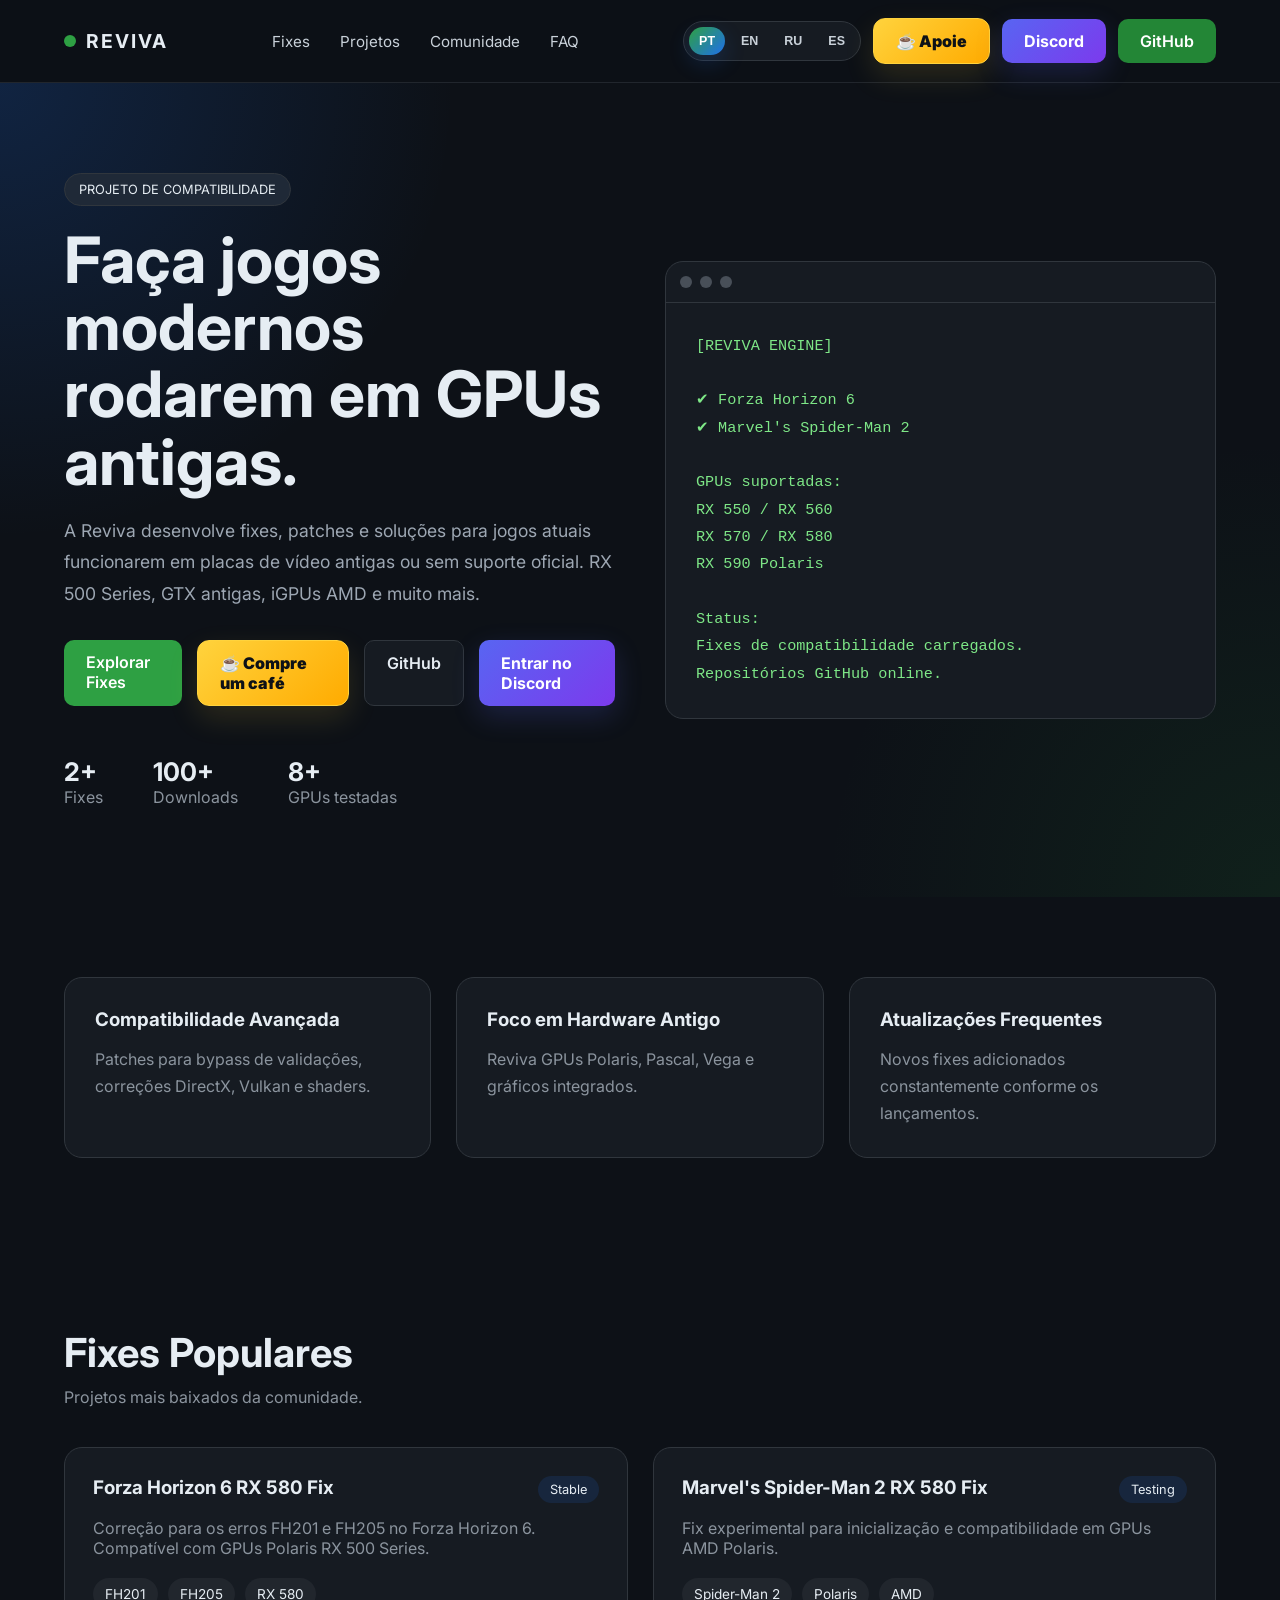
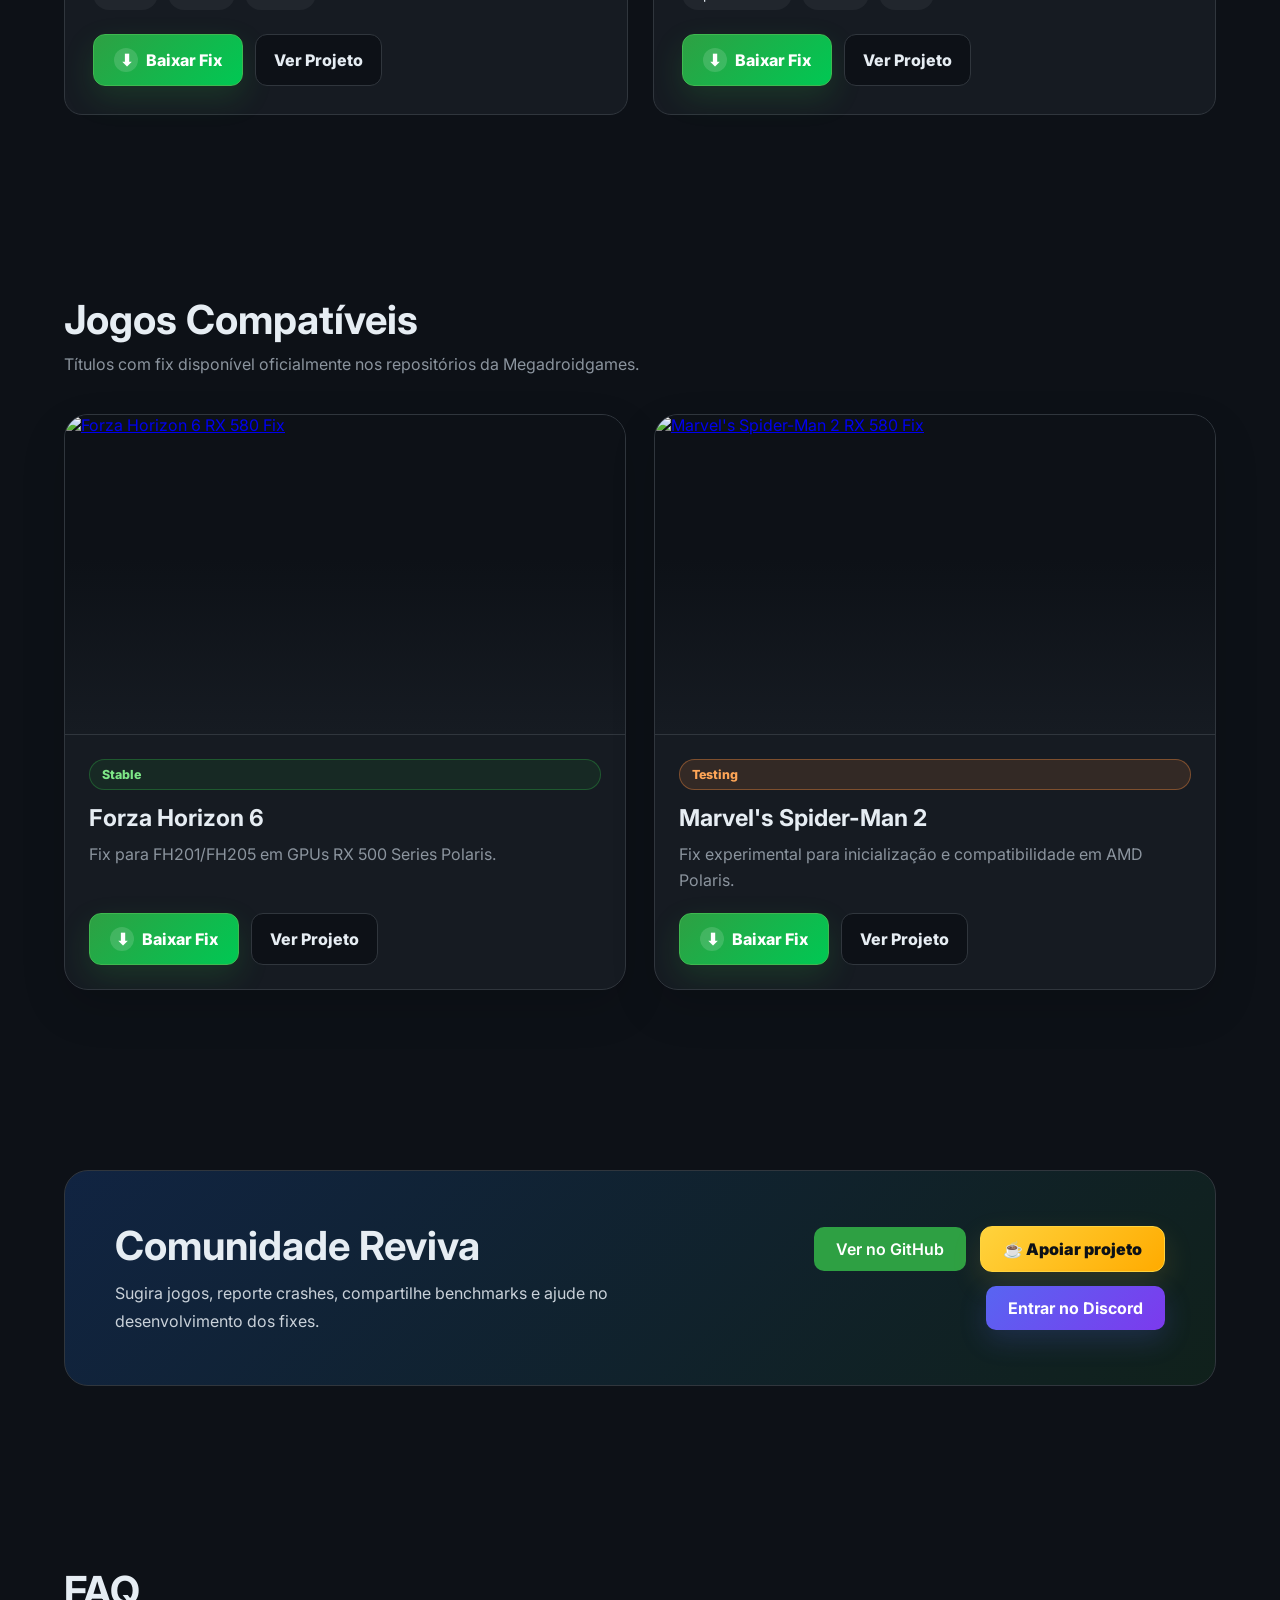
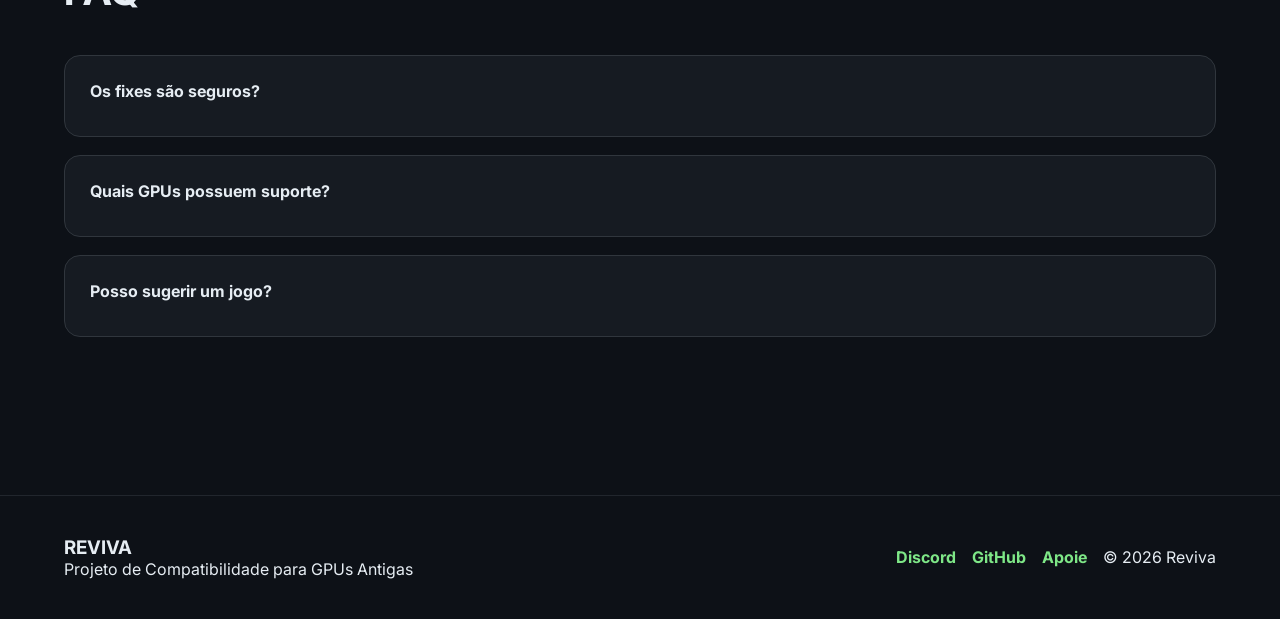
==== index.html @ 33088d6f "Add files via upload" ====
<!DOCTYPE html>
<html lang="pt-BR">
<head>
<meta charset="UTF-8">
<meta name="viewport" content="width=device-width, initial-scale=1.0">
<title>Reviva — Compatibilidade para GPUs Antigas</title>
<meta name="description" content="Fixes, patches e compatibilidade para jogos modernos em GPUs antigas.">
<link rel="preconnect" href="https://fonts.googleapis.com">
<link href="https://fonts.googleapis.com/css2?family=Inter:wght@400;500;600;700;800&display=swap" rel="stylesheet">
<link rel="stylesheet" href="style.css">
</head>
<body>

<header class="topbar">
  <div class="container nav">
    <div class="logo">
      <span class="dot"></span>
      <h1>REVIVA</h1>
    </div>

    <nav>
      <a href="#fixes">Fixes</a>
      <a href="#fixes">Projetos</a>
      <a href="#community">Comunidade</a>
      <a href="#faq">FAQ</a>
    </nav>

    <div class="nav-actions">
      <div class="language-switcher" aria-label="Selecionar idioma">
        <button class="lang-btn active" type="button" data-lang="pt-BR">PT</button>
        <button class="lang-btn" type="button" data-lang="en">EN</button>
        <button class="lang-btn" type="button" data-lang="ru">RU</button>
        <button class="lang-btn" type="button" data-lang="es">ES</button>
      </div>
      <a class="support-btn" href="support.html">☕ Apoie</a>
      <a class="discord-btn" href="https://discord.gg/UWGq4SWQtj" target="_blank" rel="noopener">Discord</a>
      <a class="github-btn" href="https://github.com/Megadroidgames" target="_blank" rel="noopener">GitHub</a>
    </div>
  </div>
</header>

<section class="hero">
  <div class="container hero-grid">
    <div>
      <div class="badge">COMPATIBILITY PROJECT</div>
      <h2>Faça jogos modernos rodarem em GPUs antigas.</h2>

      <p>
        A Reviva desenvolve fixes, patches e soluções para jogos atuais
        funcionarem em placas de vídeo antigas ou sem suporte oficial.
        RX 500 Series, GTX antigas, iGPUs AMD e muito mais.
      </p>

      <div class="hero-buttons">
        <a class="primary js-scroll" href="#fixes">Explorar Fixes</a>
        <a class="support-hero" href="support.html">☕ Compre um café</a>
        <a class="secondary" href="https://github.com/Megadroidgames" target="_blank" rel="noopener">GitHub</a>
        <a class="discord-hero" href="https://discord.gg/UWGq4SWQtj" target="_blank" rel="noopener">Entrar no Discord</a>
      </div>

      <div class="stats">
        <div>
          <strong>2+</strong>
          <span>Fixes</span>
        </div>

        <div>
          <strong>100+</strong>
          <span>Downloads</span>
        </div>

        <div>
          <strong>8+</strong>
          <span>GPUs testadas</span>
        </div>
      </div>
    </div>

    <div class="hero-card">
      <div class="terminal">
        <div class="terminal-top">
          <span></span><span></span><span></span>
        </div>

<pre>
[REVIVA ENGINE]

✔ Forza Horizon 6
✔ Marvel's Spider-Man 2

Supported GPUs:
RX 550 / RX 560
RX 570 / RX 580
RX 590 Polaris

Status:
Community compatibility fixes loaded.
GitHub repositories online.
</pre>
      </div>
    </div>
  </div>
</section>

<section class="features">
  <div class="container cards">

    <div class="card">
      <h3>Compatibilidade Avançada</h3>
      <p>
        Patches para bypass de validações,
        correções DirectX, Vulkan e shaders.
      </p>
    </div>

    <div class="card">
      <h3>Foco em Hardware Antigo</h3>
      <p>
        Reviva GPUs Polaris, Pascal, Vega e gráficos integrados.
      </p>
    </div>

    <div class="card">
      <h3>Atualizações Frequentes</h3>
      <p>
        Novos fixes adicionados constantemente conforme os lançamentos.
      </p>
    </div>

  </div>
</section>

<section id="fixes" class="fixes">
  <div class="container">
    <div class="section-title">
      <h2>Fixes Populares</h2>
      <p>Projetos mais baixados da comunidade.</p>
    </div>

    
<div class="repo-grid">

      <div class="repo-card">
        <div class="repo-top">
          <h3>Forza Horizon 6 RX 580 Fix</h3>
          <span>Stable</span>
        </div>
        <p>
          Correção para os erros FH201 e FH205 no Forza Horizon 6.
          Compatível com GPUs Polaris RX 500 Series.
        </p>
        <div class="tags">
          <span>FH201</span>
          <span>FH205</span>
          <span>RX 580</span>
        </div>

        <div class="repo-actions">
          <a class="download-link"
             href="https://github.com/Megadroidgames/Forza-Horizon-6-RX-580-FH201-FH205-Fix/archive/refs/heads/main.zip"
             target="_blank" rel="noopener">
             <span class="download-icon">⬇</span>
             Baixar Fix
          </a>
          <a class="repo-link"
             href="https://github.com/Megadroidgames/Forza-Horizon-6-RX-580-FH201-FH205-Fix"
             target="_blank" rel="noopener">
             Ver Projeto
          </a>
        </div>
      </div>

      <div class="repo-card">
        <div class="repo-top">
          <h3>Marvel's Spider-Man 2 RX 580 Fix</h3>
          <span>Testing</span>
        </div>
        <p>
          Fix experimental para inicialização e compatibilidade
          em GPUs AMD Polaris.
        </p>
        <div class="tags">
          <span>Spider-Man 2</span>
          <span>Polaris</span>
          <span>AMD</span>
        </div>

        <div class="repo-actions">
          <a class="download-link"
             href="https://github.com/Megadroidgames/Marvel-s-Spider-Man-2-RX-580-Fix/archive/refs/heads/main.zip"
             target="_blank" rel="noopener">
             <span class="download-icon">⬇</span>
             Baixar Fix
          </a>
          <a class="repo-link"
             href="https://github.com/Megadroidgames/Marvel-s-Spider-Man-2-RX-580-Fix"
             target="_blank" rel="noopener">
             Ver Projeto
          </a>
        </div>
      </div>

    </div>
  </div>
</section>

<section id="games" class="games">
  <div class="container">
    <div class="section-title">
      <h2>Jogos Compatíveis</h2>
      <p>Títulos com fix disponível oficialmente nos repositórios da Megadroidgames.</p>
    </div>

    <div class="game-list">
      <article class="game-card">
        <a class="game-cover" href="https://github.com/Megadroidgames/Forza-Horizon-6-RX-580-FH201-FH205-Fix" target="_blank" rel="noopener" aria-label="Abrir projeto Forza Horizon 6 RX 580 Fix">
          <img src="https://shared.fastly.steamstatic.com/store_item_assets/steam/apps/2483190/711e39803402def82a90e1f31578c64744f952f3/library_capsule.jpg" alt="Forza Horizon 6 RX 580 Fix" loading="lazy">
        </a>
        <div class="game-info">
          <span class="game-status">Stable</span>
          <h3>Forza Horizon 6</h3>
          <p>Fix para FH201/FH205 em GPUs RX 500 Series Polaris.</p>
          <div class="game-actions">
            <a class="download-link" href="https://github.com/Megadroidgames/Forza-Horizon-6-RX-580-FH201-FH205-Fix/archive/refs/heads/main.zip" target="_blank" rel="noopener">
              <span class="download-icon">⬇</span>
              Baixar Fix
            </a>
            <a class="repo-link" href="https://github.com/Megadroidgames/Forza-Horizon-6-RX-580-FH201-FH205-Fix" target="_blank" rel="noopener">Ver Projeto</a>
          </div>
        </div>
      </article>

      <article class="game-card">
        <a class="game-cover" href="https://github.com/Megadroidgames/Marvel-s-Spider-Man-2-RX-580-Fix" target="_blank" rel="noopener" aria-label="Abrir projeto Marvel's Spider-Man 2 RX 580 Fix">
          <img src="https://shared.fastly.steamstatic.com/store_item_assets/steam/apps/2651280/6fa28738ef8cde05390d3f0a9b942185b5763cbd/library_600x900.jpg" alt="Marvel's Spider-Man 2 RX 580 Fix" loading="lazy">
        </a>
        <div class="game-info">
          <span class="game-status testing">Testing</span>
          <h3>Marvel's Spider-Man 2</h3>
          <p>Fix experimental para inicialização e compatibilidade em AMD Polaris.</p>
          <div class="game-actions">
            <a class="download-link" href="https://github.com/Megadroidgames/Marvel-s-Spider-Man-2-RX-580-Fix/archive/refs/heads/main.zip" target="_blank" rel="noopener">
              <span class="download-icon">⬇</span>
              Baixar Fix
            </a>
            <a class="repo-link" href="https://github.com/Megadroidgames/Marvel-s-Spider-Man-2-RX-580-Fix" target="_blank" rel="noopener">Ver Projeto</a>
          </div>
        </div>
      </article>
    </div>
  </div>
</section>

<section id="community" class="community">
  <div class="container community-box">
    <div>
      <h2>Comunidade Reviva</h2>
      <p>
        Sugira jogos, reporte crashes,
        compartilhe benchmarks e ajude no desenvolvimento dos fixes.
      </p>
    </div>

    <div class="community-actions">
      <a class="primary" href="https://github.com/Megadroidgames" target="_blank" rel="noopener">Ver no GitHub</a>
      <a class="support-hero" href="support.html">☕ Apoiar projeto</a>
      <a class="discord-hero" href="https://discord.gg/UWGq4SWQtj" target="_blank" rel="noopener">Entrar no Discord</a>
    </div>
  </div>
</section>

<section id="faq" class="faq">
  <div class="container">
    <div class="section-title">
      <h2>FAQ</h2>
    </div>

    <div class="faq-item">
      <h4>Os fixes são seguros?</h4>
      <p>
        Todos os projetos são testados pela comunidade antes de serem marcados como Stable.
      </p>
    </div>

    <div class="faq-item">
      <h4>Quais GPUs possuem suporte?</h4>
      <p>
        RX 400/500 Series, GTX Pascal/Maxwell, Vega e algumas iGPUs.
      </p>
    </div>

    <div class="faq-item">
      <h4>Posso sugerir um jogo?</h4>
      <p>
        Sim. A comunidade ajuda a escolher os próximos projetos.
      </p>
    </div>

  </div>
</section>

<footer>
  <div class="container footer">
    <div>
      <h3>REVIVA</h3>
      <p>Legacy GPU Compatibility Project</p>
    </div>

    <div class="footer-links">
      <a href="https://discord.gg/UWGq4SWQtj" target="_blank" rel="noopener">Discord</a>
      <a href="https://github.com/Megadroidgames" target="_blank" rel="noopener">GitHub</a>
      <a href="support.html" class="footer-support-link">Apoie</a>
      <p>© 2026 Reviva</p>
    </div>
  </div>
</footer>


<script src="script.js"></script>
</body>
</html>
---- style.css ----
*{
margin:0;
padding:0;
box-sizing:border-box;
}

body{
font-family:'Inter',sans-serif;
background:#0d1117;
color:#e6edf3;
}

.container{
width:min(1200px,90%);
margin:auto;
}

.topbar{
border-bottom:1px solid #21262d;
background:#0d1117cc;
backdrop-filter:blur(10px);
position:sticky;
top:0;
z-index:1000;
}

.nav{
display:flex;
justify-content:space-between;
align-items:center;
padding:18px 0;
}

.logo{
display:flex;
align-items:center;
gap:10px;
}

.logo h1{
font-size:1.2rem;
letter-spacing:2px;
}

.dot{
width:12px;
height:12px;
background:#2ea043;
border-radius:50%;
}

nav{
display:flex;
gap:30px;
}

nav a{
text-decoration:none;
color:#c9d1d9;
font-size:0.95rem;
}

.github-btn,.primary,.secondary{
text-decoration:none;
display:inline-block;
padding:12px 22px;
border-radius:10px;
border:none;
font-weight:600;
cursor:pointer;
}

.github-btn{
background:#238636;
color:white;
}

.hero{
padding:90px 0;
background:
radial-gradient(circle at top left,#1f6feb33,transparent 30%),
radial-gradient(circle at bottom right,#23863622,transparent 30%);
}

.hero-grid{
display:grid;
grid-template-columns:1fr 1fr;
gap:50px;
align-items:center;
}

.badge{
display:inline-block;
background:#1f2937;
padding:8px 14px;
border:1px solid #30363d;
border-radius:999px;
margin-bottom:20px;
font-size:0.8rem;
}

.hero h2{
font-size:4rem;
line-height:1.05;
margin-bottom:20px;
}

.hero p{
font-size:1.1rem;
color:#9da7b3;
line-height:1.8;
max-width:650px;
}

.hero-buttons{
display:flex;
gap:15px;
margin-top:30px;
}

.primary{
background:#2ea043;
color:white;
}

.secondary{
background:#161b22;
border:1px solid #30363d;
color:#e6edf3;
}

.stats{
display:flex;
gap:50px;
margin-top:50px;
}

.stats strong{
display:block;
font-size:1.6rem;
}

.stats span{
color:#8b949e;
}

.hero-card{
background:#161b22;
border:1px solid #30363d;
border-radius:18px;
overflow:hidden;
}

.terminal-top{
padding:14px;
border-bottom:1px solid #30363d;
display:flex;
gap:8px;
}

.terminal-top span{
width:12px;
height:12px;
border-radius:50%;
background:#484f58;
}

pre{
padding:30px;
line-height:1.8;
color:#7ee787;
font-size:0.95rem;
overflow:auto;
}

.features{
padding:80px 0;
}

.cards{
display:grid;
grid-template-columns:repeat(3,1fr);
gap:25px;
}

.card{
background:#161b22;
border:1px solid #30363d;
padding:30px;
border-radius:18px;
}

.card h3{
margin-bottom:15px;
}

.card p{
color:#8b949e;
line-height:1.7;
}

.section-title{
margin-bottom:40px;
}

.section-title h2{
font-size:2.5rem;
margin-bottom:10px;
}

.section-title p{
color:#8b949e;
}

.fixes,.games,.faq{
padding:90px 0;
}

.repo-grid{
display:grid;
grid-template-columns:repeat(2,1fr);
gap:25px;
}

.repo-card{
background:#161b22;
border:1px solid #30363d;
padding:28px;
border-radius:18px;
transition:0.2s;
}

.repo-card:hover{
transform:translateY(-5px);
border-color:#1f6feb;
}

.repo-top{
display:flex;
justify-content:space-between;
gap:15px;
margin-bottom:15px;
}

.repo-top span{
background:#1f6feb22;
padding:6px 12px;
border-radius:999px;
font-size:0.8rem;
}

.repo-card p{
color:#8b949e;
margin-bottom:20px;
}

.tags{
display:flex;
flex-wrap:wrap;
gap:10px;
}

.tags span{
background:#21262d;
padding:8px 12px;
border-radius:999px;
font-size:0.85rem;
}

.game-list{
display:grid;
grid-template-columns:repeat(2,1fr);
gap:28px;
}

.game-card{
background:#161b22;
border:1px solid #30363d;
border-radius:24px;
overflow:hidden;
box-shadow:0 18px 45px #00000024;
transition:opacity .35s ease, transform .35s ease, border-color .2s ease, box-shadow .2s ease;
}

.game-card:hover{
transform:translateY(-7px);
border-color:#58a6ff;
box-shadow:0 24px 70px #1f6feb24;
}

.game-cover{
display:block;
position:relative;
aspect-ratio:16/10;
overflow:hidden;
background:#0d1117;
}

.game-cover::after{
content:"";
position:absolute;
inset:0;
background:linear-gradient(180deg,transparent 45%,#161b22 100%);
pointer-events:none;
}

.game-cover img{
width:100%;
height:100%;
object-fit:cover;
display:block;
transition:transform .35s ease, filter .35s ease;
}

.game-card:hover .game-cover img{
transform:scale(1.05);
filter:brightness(1.08);
}

.game-info{
padding:24px;
}

.game-status{
display:inline-flex;
align-items:center;
background:#23863622;
color:#7ee787;
border:1px solid #2ea04366;
padding:7px 12px;
border-radius:999px;
font-size:.78rem;
font-weight:800;
margin-bottom:14px;
}

.game-status.testing{
background:#f0883e22;
color:#ffa657;
border-color:#f0883e66;
}

.game-info h3{
font-size:1.45rem;
margin-bottom:10px;
}

.game-info p{
color:#8b949e;
line-height:1.6;
margin-bottom:20px;
}

.game-actions{
display:flex;
gap:12px;
flex-wrap:wrap;
}

.community{
padding:90px 0;
}

.community-box{
background:linear-gradient(135deg,#1f6feb33,#23863622);
border:1px solid #30363d;
padding:50px;
border-radius:24px;
display:flex;
justify-content:space-between;
align-items:center;
gap:30px;
}

.community-box h2{
font-size:2.5rem;
margin-bottom:10px;
}

.community-box p{
color:#c9d1d9;
line-height:1.7;
}

.faq-item{
background:#161b22;
border:1px solid #30363d;
padding:25px;
border-radius:16px;
margin-bottom:18px;
}

.faq-item h4{
margin-bottom:10px;
}

.faq-item p{
color:#8b949e;
}

footer{
border-top:1px solid #21262d;
padding:40px 0;
margin-top:50px;
}

.footer{
display:flex;
justify-content:space-between;
}

@media(max-width:900px){

.hero-grid,
.cards,
.repo-grid,
.game-list,
.community-box{
grid-template-columns:1fr;
display:grid;
}

.hero h2{
font-size:2.8rem;
}

nav{
display:none;
}

.stats{
flex-direction:column;
gap:20px;
}

.footer{
flex-direction:column;
gap:20px;
}

}

.repo-card,
.card,
.faq-item,
.game-card{
opacity:0;
transform:translateY(14px);
transition:opacity .35s ease, transform .35s ease, border-color .2s ease;
}

.repo-card.visible,
.card.visible,
.faq-item.visible,
.game-card.visible{
opacity:1;
transform:translateY(0);
}

.faq-item h4{
cursor:pointer;
}

.faq-item p{
max-height:0;
overflow:hidden;
transition:max-height .25s ease;
}

.faq-item.open p{
max-height:160px;
}

.nav-actions{
display:flex;
gap:12px;
align-items:center;
}

.discord-btn,
.discord-hero{
text-decoration:none;
display:inline-flex;
align-items:center;
justify-content:center;
gap:8px;
padding:12px 22px;
border-radius:10px;
font-weight:700;
color:#fff;
background:linear-gradient(135deg,#5865f2,#7c3aed);
box-shadow:0 10px 28px #5865f233;
transition:transform .2s ease, box-shadow .2s ease, filter .2s ease;
}

.discord-btn:hover,
.discord-hero:hover,
.download-link:hover,
.github-btn:hover,
.primary:hover,
.secondary:hover{
transform:translateY(-2px);
filter:brightness(1.08);
}

.repo-actions{
display:flex;
gap:12px;
flex-wrap:wrap;
margin-top:24px;
}

.repo-link,
.download-link{
text-decoration:none;
display:inline-flex;
align-items:center;
justify-content:center;
gap:8px;
padding:13px 18px;
border-radius:12px;
font-weight:800;
transition:transform .2s ease, box-shadow .2s ease, border-color .2s ease, filter .2s ease;
}

.download-link{
color:#fff;
background:linear-gradient(135deg,#2ea043,#00c853);
box-shadow:0 12px 30px #2ea04333;
border:1px solid #3fb950;
min-width:150px;
}

.download-icon{
display:inline-grid;
place-items:center;
width:24px;
height:24px;
border-radius:999px;
background:#ffffff24;
font-size:1rem;
line-height:1;
}

.repo-link{
color:#e6edf3;
background:#0d1117;
border:1px solid #30363d;
}

.repo-link:hover{
border-color:#58a6ff;
box-shadow:0 12px 30px #1f6feb22;
}

.community-actions{
display:flex;
gap:14px;
flex-wrap:wrap;
align-items:center;
justify-content:flex-end;
}

.footer-links{
display:flex;
gap:16px;
align-items:center;
flex-wrap:wrap;
justify-content:flex-end;
}

.footer-links a{
color:#7ee787;
text-decoration:none;
font-weight:700;
}

.footer-links a:hover{
text-decoration:underline;
}

@media(max-width:900px){
.nav-actions{
display:flex;
}
.github-btn{
display:none;
}
.hero-buttons,
.repo-actions,
.game-actions,
.community-actions,
.footer-links{
flex-direction:column;
align-items:stretch;
}
.discord-hero,
.download-link,
.repo-link,
.primary,
.secondary{
width:100%;
text-align:center;
}
}

/* Ajuste final das capas dos jogos */
.game-list{
  grid-template-columns:repeat(2,minmax(0,1fr));
  align-items:stretch;
}

.game-card{
  display:grid;
  grid-template-rows:auto 1fr;
}

.game-cover{
  width:100%;
  height:320px;
  aspect-ratio:auto;
  border-bottom:1px solid #30363d;
}

.game-cover img{
  width:100%;
  height:100%;
  object-fit:cover;
  object-position:center;
}

.game-info{
  display:flex;
  flex-direction:column;
}

.game-actions{
  margin-top:auto;
}

@media(max-width:900px){
  .game-list{
    grid-template-columns:1fr;
  }

  .game-cover{
    height:300px;
  }
}

@media(max-width:520px){
  .game-cover{
    height:260px;
  }
}

/* Seletor de idioma */
.language-switcher{
  display:flex;
  align-items:center;
  gap:6px;
  padding:5px;
  border:1px solid #30363d;
  background:#161b22;
  border-radius:999px;
}

.lang-btn{
  border:0;
  color:#c9d1d9;
  background:transparent;
  border-radius:999px;
  padding:7px 10px;
  font-weight:900;
  font-size:.78rem;
  cursor:pointer;
  transition:background .2s ease, color .2s ease, transform .2s ease;
}

.lang-btn:hover{
  transform:translateY(-1px);
  background:#21262d;
}

.lang-btn.active{
  color:#fff;
  background:linear-gradient(135deg,#2ea043,#1f6feb);
  box-shadow:0 8px 22px #1f6feb33;
}

@media(max-width:900px){
  .nav{
    gap:14px;
  }

  .nav-actions{
    gap:8px;
  }

  .language-switcher{
    order:-1;
  }

  .discord-btn{
    display:none;
  }
}

@media(max-width:520px){
  .logo h1{
    font-size:1rem;
  }

  .lang-btn{
    padding:6px 8px;
    font-size:.72rem;
  }
}


/* Botão de apoio */
.support-btn,
.support-hero{
  text-decoration:none;
  display:inline-flex;
  align-items:center;
  justify-content:center;
  gap:8px;
  padding:12px 22px;
  border-radius:12px;
  font-weight:900;
  color:#0d1117;
  background:linear-gradient(135deg,#ffd33d,#ffab00);
  border:1px solid #ffd33d;
  box-shadow:0 12px 30px #ffd33d22;
  transition:transform .2s ease, box-shadow .2s ease, filter .2s ease;
}

.support-btn:hover,
.support-hero:hover{
  transform:translateY(-2px);
  filter:brightness(1.06);
  box-shadow:0 16px 38px #ffd33d33;
}

.support-page{
  min-height:100vh;
  background:
    radial-gradient(circle at top left,#ffd33d22,transparent 30%),
    radial-gradient(circle at bottom right,#23863622,transparent 30%),
    #0d1117;
}

.support-hero-section{
  padding:90px 0 40px;
  text-align:center;
}

.support-hero-section .badge{
  color:#ffd33d;
}

.support-hero-section h2{
  font-size:clamp(2.4rem,6vw,4.6rem);
  line-height:1.05;
  max-width:900px;
  margin:0 auto 22px;
}

.support-hero-section p{
  color:#9da7b3;
  line-height:1.8;
  max-width:760px;
  margin:0 auto;
  font-size:1.08rem;
}

.support-grid{
  display:grid;
  grid-template-columns:repeat(2,minmax(0,1fr));
  gap:28px;
  padding:45px 0 90px;
}

.support-card{
  background:#161b22;
  border:1px solid #30363d;
  border-radius:24px;
  padding:34px;
  box-shadow:0 18px 45px #00000024;
}

.support-card.featured{
  border-color:#ffd33d66;
  box-shadow:0 24px 70px #ffd33d14;
}

.support-card .support-icon{
  width:54px;
  height:54px;
  display:grid;
  place-items:center;
  border-radius:16px;
  background:#21262d;
  font-size:1.6rem;
  margin-bottom:20px;
}

.support-card h3{
  font-size:1.7rem;
  margin-bottom:12px;
}

.support-card p{
  color:#9da7b3;
  line-height:1.7;
  margin-bottom:22px;
}

.pix-box{
  background:#0d1117;
  border:1px solid #30363d;
  border-radius:16px;
  padding:18px;
  margin-bottom:18px;
}

.pix-label{
  display:block;
  color:#8b949e;
  font-size:.85rem;
  font-weight:800;
  margin-bottom:8px;
  text-transform:uppercase;
  letter-spacing:.04em;
}

.pix-key{
  display:block;
  word-break:break-all;
  color:#7ee787;
  font-size:1.08rem;
  font-weight:900;
}

.copy-pix,
.sponsor-main,
.back-home{
  text-decoration:none;
  width:100%;
  border:0;
  display:inline-flex;
  align-items:center;
  justify-content:center;
  gap:8px;
  padding:14px 18px;
  border-radius:12px;
  font-weight:900;
  cursor:pointer;
  transition:transform .2s ease, filter .2s ease, border-color .2s ease;
}

.copy-pix{
  color:#fff;
  background:linear-gradient(135deg,#2ea043,#00c853);
}

.sponsor-main{
  color:#fff;
  background:linear-gradient(135deg,#db61a2,#8957e5);
}

.back-home{
  width:auto;
  color:#e6edf3;
  background:#161b22;
  border:1px solid #30363d;
  margin-top:26px;
}

.copy-pix:hover,
.sponsor-main:hover,
.back-home:hover{
  transform:translateY(-2px);
  filter:brightness(1.08);
}

.support-note{
  color:#8b949e;
  font-size:.92rem;
  margin-top:14px;
  margin-bottom:0!important;
}

@media(max-width:900px){
  .support-btn{
    display:none;
  }

  .support-grid{
    grid-template-columns:1fr;
  }
}

@media(max-width:520px){
  .support-card{
    padding:24px;
  }
}
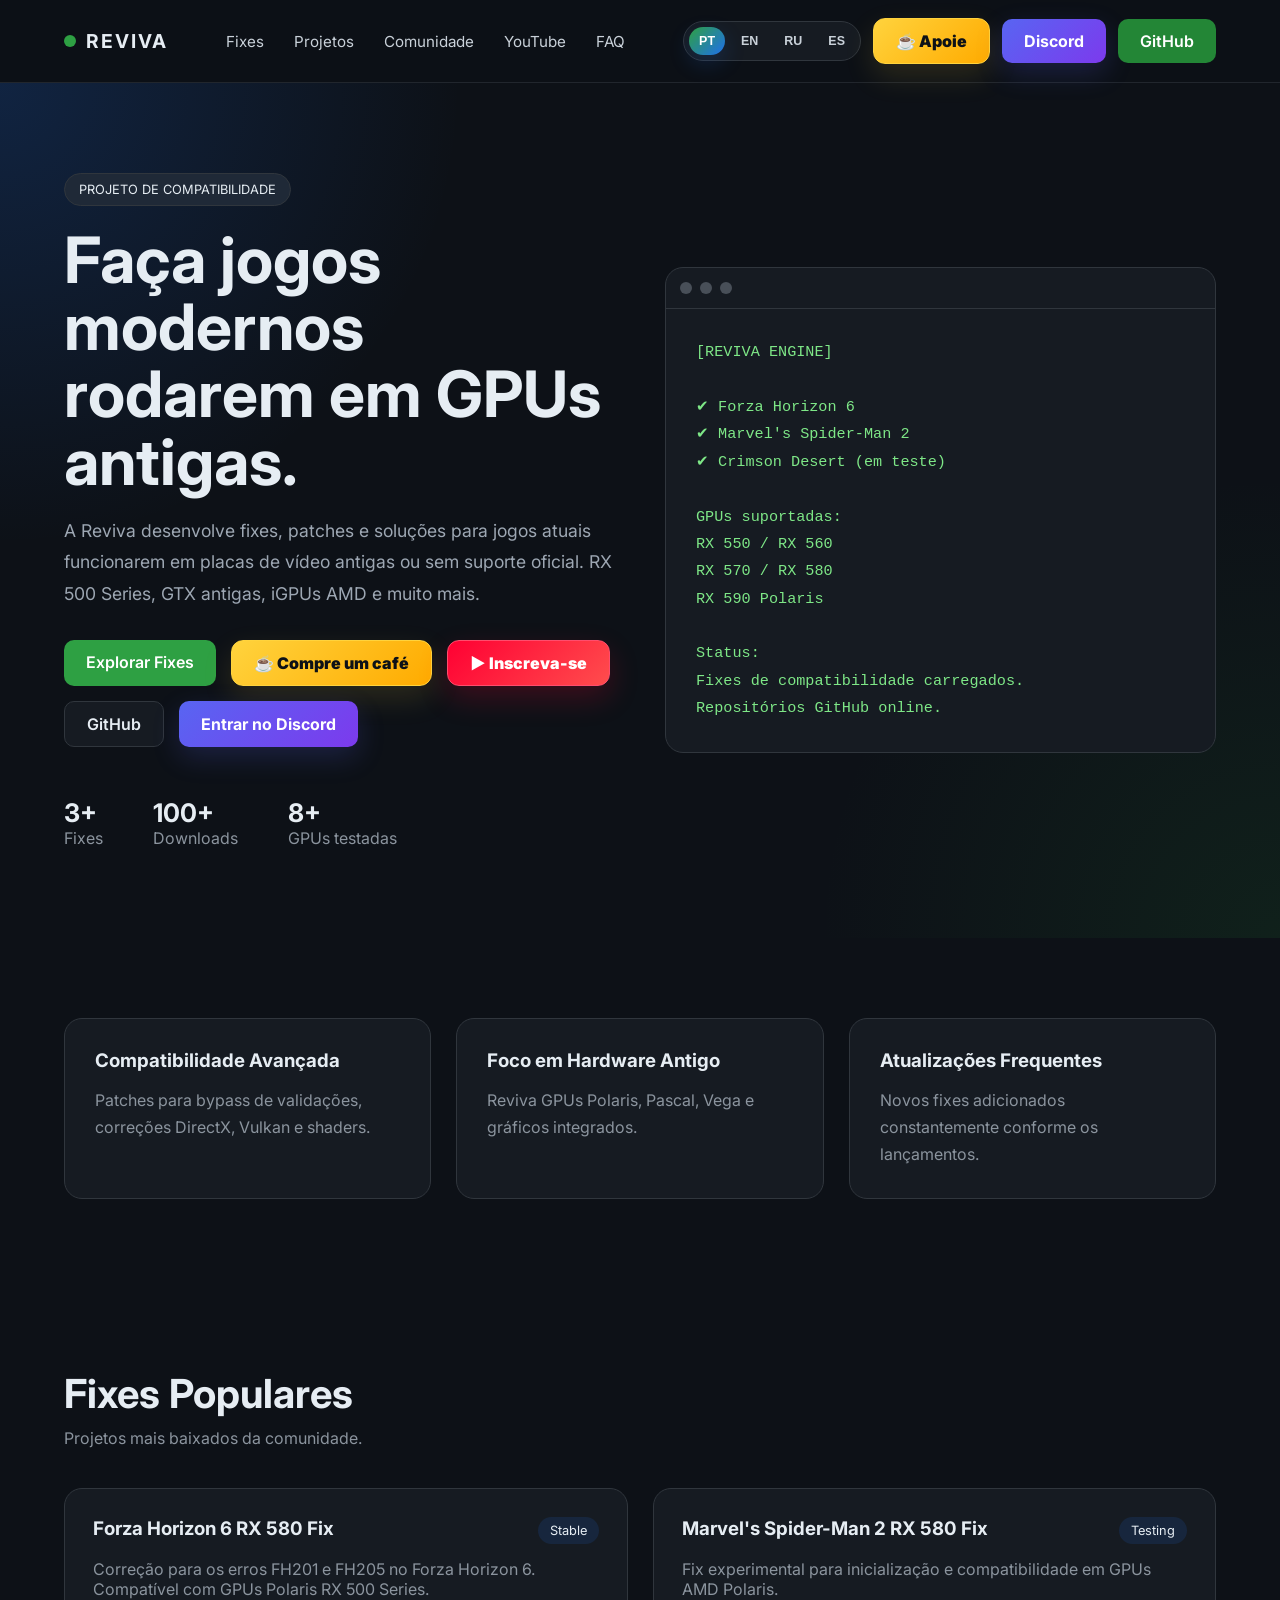
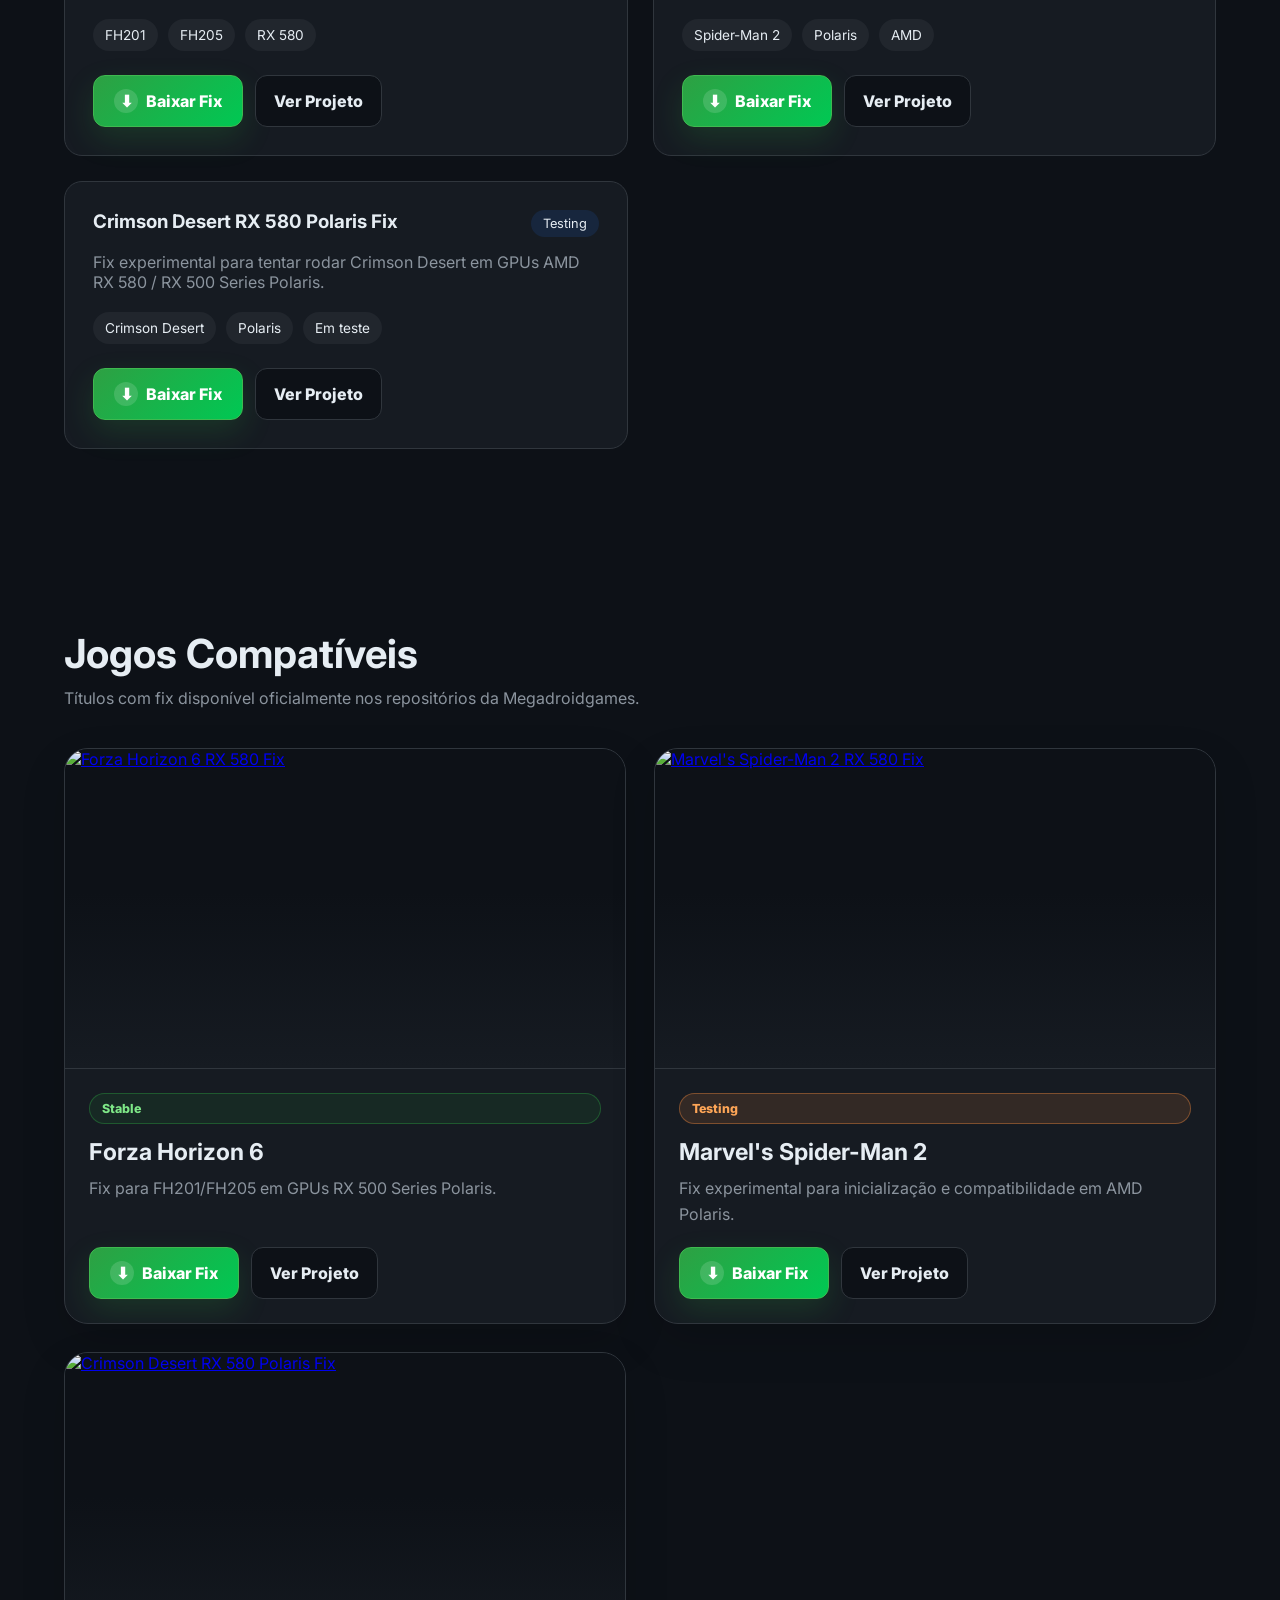
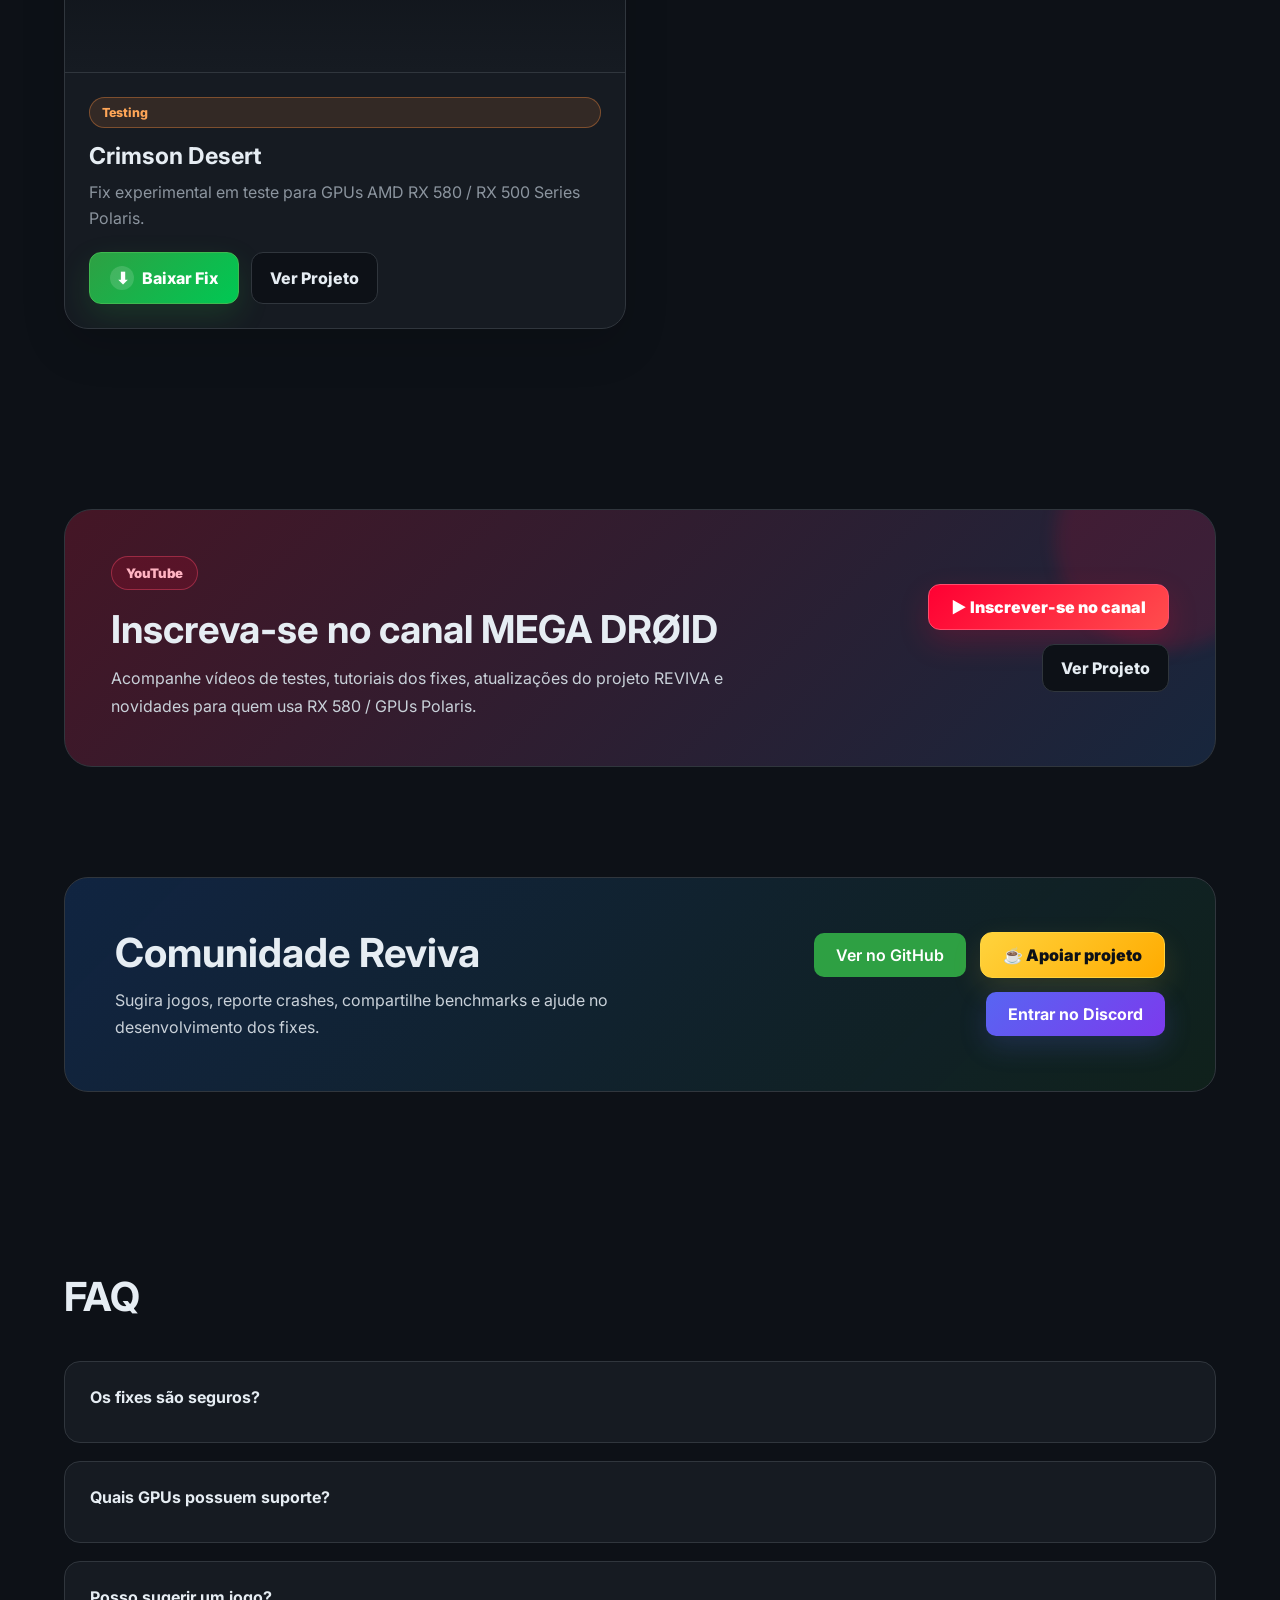
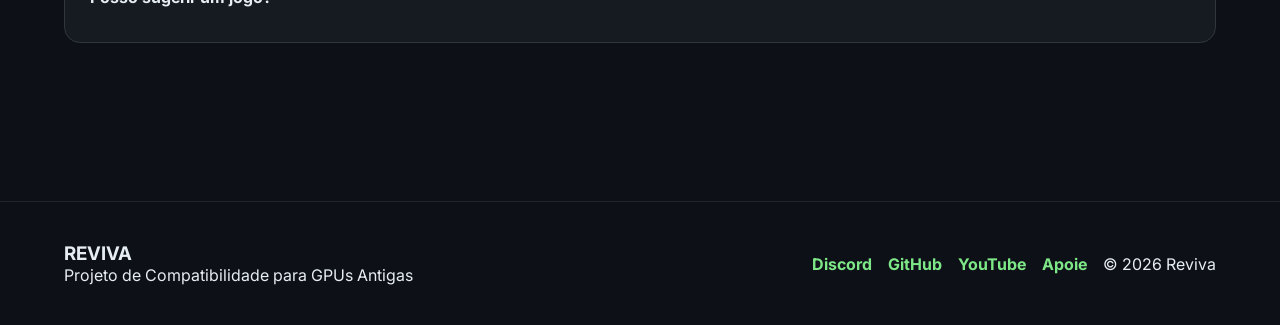
==== commit c8af5c2c: "Add files via upload" ====
--- a/index.html
+++ b/index.html
@@ -23,6 +23,7 @@
       <a href="#fixes">Fixes</a>
       <a href="#fixes">Projetos</a>
       <a href="#community">Comunidade</a>
+      <a href="#youtube">YouTube</a>
       <a href="#faq">FAQ</a>
     </nav>
 
@@ -55,13 +56,14 @@
       <div class="hero-buttons">
         <a class="primary js-scroll" href="#fixes">Explorar Fixes</a>
         <a class="support-hero" href="support.html">☕ Compre um café</a>
+        <a class="youtube-hero" href="https://www.youtube.com/@Megadroidgames?sub_confirmation=1" target="_blank" rel="noopener">▶ Inscreva-se</a>
         <a class="secondary" href="https://github.com/Megadroidgames" target="_blank" rel="noopener">GitHub</a>
         <a class="discord-hero" href="https://discord.gg/UWGq4SWQtj" target="_blank" rel="noopener">Entrar no Discord</a>
       </div>
 
       <div class="stats">
         <div>
-          <strong>2+</strong>
+          <strong>3+</strong>
           <span>Fixes</span>
         </div>
 
@@ -88,6 +90,7 @@
 
 ✔ Forza Horizon 6
 ✔ Marvel's Spider-Man 2
+✔ Crimson Desert (em teste)
 
 Supported GPUs:
 RX 550 / RX 560
@@ -195,6 +198,36 @@
           </a>
           <a class="repo-link"
              href="https://github.com/Megadroidgames/Marvel-s-Spider-Man-2-RX-580-Fix"
+             target="_blank" rel="noopener">
+             Ver Projeto
+          </a>
+        </div>
+      </div>
+
+
+      <div class="repo-card">
+        <div class="repo-top">
+          <h3>Crimson Desert RX 580 Polaris Fix</h3>
+          <span>Testing</span>
+        </div>
+        <p>
+          Fix experimental para tentar rodar Crimson Desert em GPUs AMD RX 580 / RX 500 Series Polaris.
+        </p>
+        <div class="tags">
+          <span>Crimson Desert</span>
+          <span>Polaris</span>
+          <span>Em teste</span>
+        </div>
+
+        <div class="repo-actions">
+          <a class="download-link"
+             href="https://github.com/Megadroidgames/Crimson-Desert-RX-580-Polaris-Fix/archive/refs/heads/main.zip"
+             target="_blank" rel="noopener">
+             <span class="download-icon">⬇</span>
+             Baixar Fix
+          </a>
+          <a class="repo-link"
+             href="https://github.com/Megadroidgames/Crimson-Desert-RX-580-Polaris-Fix"
              target="_blank" rel="noopener">
              Ver Projeto
           </a>
@@ -248,6 +281,43 @@
           </div>
         </div>
       </article>
+
+      <article class="game-card">
+        <a class="game-cover" href="https://github.com/Megadroidgames/Crimson-Desert-RX-580-Polaris-Fix" target="_blank" rel="noopener" aria-label="Abrir projeto Crimson Desert RX 580 Polaris Fix">
+          <img src="https://shared.fastly.steamstatic.com/store_item_assets/steam/apps/3321460/header.jpg" alt="Crimson Desert RX 580 Polaris Fix" loading="lazy">
+        </a>
+        <div class="game-info">
+          <span class="game-status testing">Testing</span>
+          <h3>Crimson Desert</h3>
+          <p>Fix experimental em teste para GPUs AMD RX 580 / RX 500 Series Polaris.</p>
+          <div class="game-actions">
+            <a class="download-link" href="https://github.com/Megadroidgames/Crimson-Desert-RX-580-Polaris-Fix/archive/refs/heads/main.zip" target="_blank" rel="noopener">
+              <span class="download-icon">⬇</span>
+              Baixar Fix
+            </a>
+            <a class="repo-link" href="https://github.com/Megadroidgames/Crimson-Desert-RX-580-Polaris-Fix" target="_blank" rel="noopener">Ver Projeto</a>
+          </div>
+        </div>
+      </article>
+
+    </div>
+  </div>
+</section>
+
+<section id="youtube" class="youtube-section">
+  <div class="container youtube-box">
+    <div class="youtube-content">
+      <span class="youtube-badge">YouTube</span>
+      <h2>Inscreva-se no canal MEGA DRØID</h2>
+      <p>
+        Acompanhe vídeos de testes, tutoriais dos fixes, atualizações do projeto REVIVA
+        e novidades para quem usa RX 580 / GPUs Polaris.
+      </p>
+    </div>
+
+    <div class="youtube-actions">
+      <a class="youtube-hero" href="https://www.youtube.com/@Megadroidgames?sub_confirmation=1" target="_blank" rel="noopener">▶ Inscrever-se no canal</a>
+      <a class="repo-link" href="https://github.com/Megadroidgames" target="_blank" rel="noopener">Ver projetos no GitHub</a>
     </div>
   </div>
 </section>
@@ -310,6 +380,7 @@
     <div class="footer-links">
       <a href="https://discord.gg/UWGq4SWQtj" target="_blank" rel="noopener">Discord</a>
       <a href="https://github.com/Megadroidgames" target="_blank" rel="noopener">GitHub</a>
+      <a href="https://www.youtube.com/@Megadroidgames?sub_confirmation=1" target="_blank" rel="noopener" class="footer-youtube-link">YouTube</a>
       <a href="support.html" class="footer-support-link">Apoie</a>
       <p>© 2026 Reviva</p>
     </div>
--- a/style.css
+++ b/style.css
@@ -117,6 +117,7 @@
 display:flex;
 gap:15px;
 margin-top:30px;
+flex-wrap:wrap;
 }
 
 .primary{
@@ -358,6 +359,99 @@
 flex-wrap:wrap;
 }
 
+
+.youtube-section{
+padding:90px 0 20px;
+}
+
+.youtube-box{
+background:
+linear-gradient(135deg,#ff003333,#1f6feb22),
+#161b22;
+border:1px solid #30363d;
+padding:46px;
+border-radius:28px;
+display:flex;
+justify-content:space-between;
+align-items:center;
+gap:32px;
+overflow:hidden;
+position:relative;
+}
+
+.youtube-box::before{
+content:'';
+position:absolute;
+right:-60px;
+top:-80px;
+width:220px;
+height:220px;
+background:#ff003322;
+border-radius:50%;
+filter:blur(8px);
+}
+
+.youtube-content{
+position:relative;
+z-index:1;
+max-width:680px;
+}
+
+.youtube-badge{
+display:inline-flex;
+align-items:center;
+gap:8px;
+background:#ff003322;
+color:#ffb3c1;
+border:1px solid #ff4d6d66;
+padding:8px 14px;
+border-radius:999px;
+font-weight:900;
+font-size:.82rem;
+margin-bottom:16px;
+}
+
+.youtube-box h2{
+font-size:2.4rem;
+margin-bottom:12px;
+}
+
+.youtube-box p{
+color:#c9d1d9;
+line-height:1.75;
+}
+
+.youtube-actions{
+display:flex;
+gap:14px;
+flex-wrap:wrap;
+justify-content:flex-end;
+position:relative;
+z-index:1;
+}
+
+.youtube-hero{
+text-decoration:none;
+display:inline-flex;
+align-items:center;
+justify-content:center;
+gap:8px;
+padding:12px 22px;
+border-radius:12px;
+font-weight:900;
+color:#fff;
+background:linear-gradient(135deg,#ff0033,#ff4d4d);
+border:1px solid #ff4d6d;
+box-shadow:0 12px 30px #ff003333;
+transition:transform .2s ease, box-shadow .2s ease, filter .2s ease;
+}
+
+.youtube-hero:hover{
+transform:translateY(-2px);
+filter:brightness(1.08);
+box-shadow:0 16px 38px #ff003344;
+}
+
 .community{
 padding:90px 0;
 }
@@ -416,6 +510,7 @@
 .cards,
 .repo-grid,
 .game-list,
+.youtube-box,
 .community-box{
 grid-template-columns:1fr;
 display:grid;
@@ -444,7 +539,8 @@
 .repo-card,
 .card,
 .faq-item,
-.game-card{
+.game-card,
+.youtube-box{
 opacity:0;
 transform:translateY(14px);
 transition:opacity .35s ease, transform .35s ease, border-color .2s ease;
@@ -453,7 +549,8 @@
 .repo-card.visible,
 .card.visible,
 .faq-item.visible,
-.game-card.visible{
+.game-card.visible,
+.youtube-box.visible{
 opacity:1;
 transform:translateY(0);
 }
@@ -496,6 +593,7 @@
 
 .discord-btn:hover,
 .discord-hero:hover,
+.youtube-hero:hover,
 .download-link:hover,
 .github-btn:hover,
 .primary:hover,
@@ -590,12 +688,14 @@
 .hero-buttons,
 .repo-actions,
 .game-actions,
+.youtube-actions,
 .community-actions,
 .footer-links{
 flex-direction:column;
 align-items:stretch;
 }
 .discord-hero,
+.youtube-hero,
 .download-link,
 .repo-link,
 .primary,
